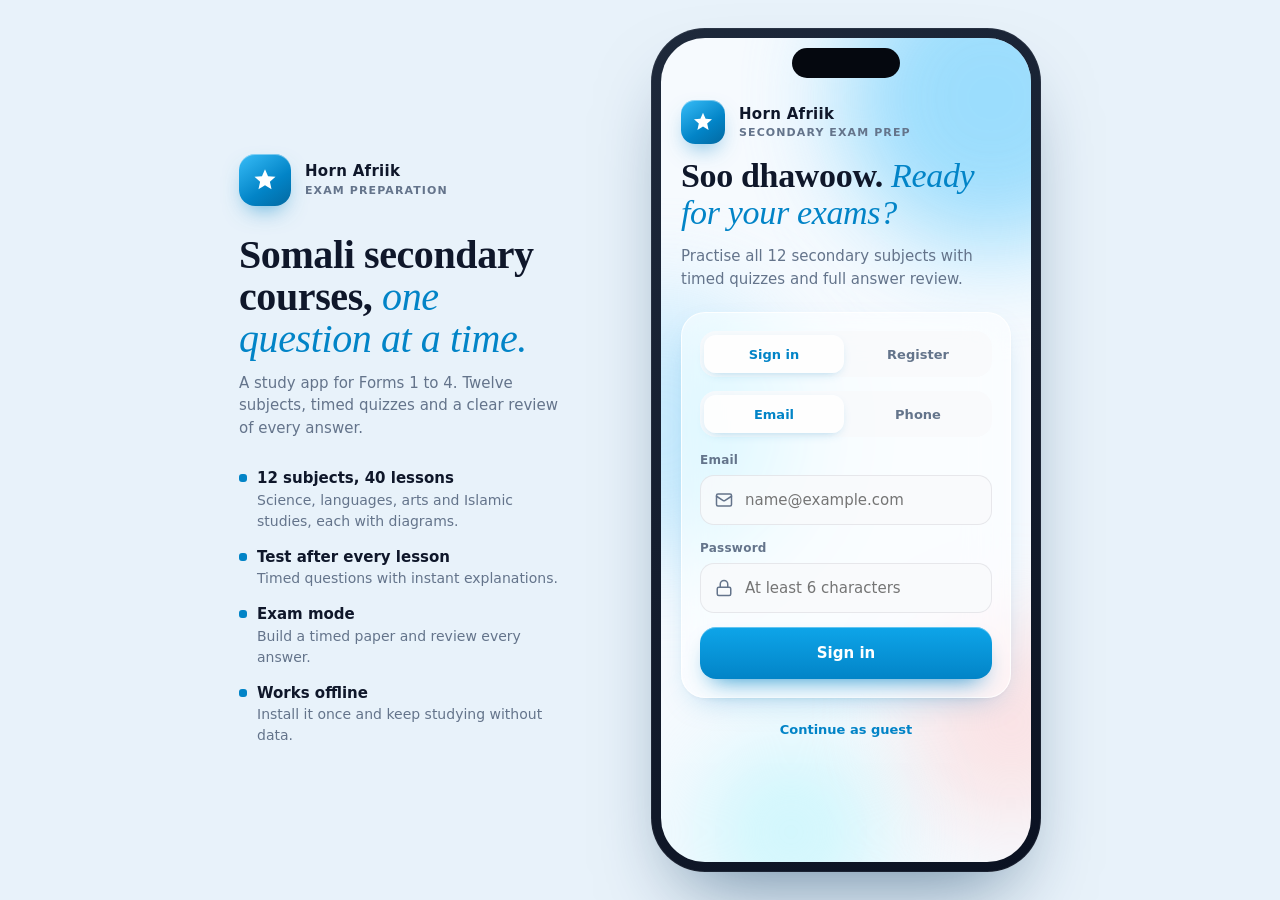
==== index.html @ 9cbdd3c0 "Horn Afriik first release" ====
<!doctype html>
<html lang="en">
<head>
<meta charset="utf-8">
<meta name="viewport" content="width=device-width, initial-scale=1, viewport-fit=cover">
<meta http-equiv="Content-Security-Policy" content="default-src 'self'; script-src 'self'; style-src 'self' 'unsafe-inline' https://fonts.googleapis.com; font-src https://fonts.gstatic.com; img-src 'self' data:; connect-src 'self' https://fonts.googleapis.com https://fonts.gstatic.com; manifest-src 'self'; worker-src 'self'; base-uri 'self'; form-action 'self'">
<meta name="referrer" content="strict-origin-when-cross-origin">
<title>Horn Afriik</title>
<meta name="description" content="Horn Afriik: Somali secondary courses and exam preparation. 12 subjects, lessons with diagrams, timed tests and exam practice for Forms 1 to 4.">
<meta name="theme-color" content="#0284C7" media="(prefers-color-scheme: light)">
<meta name="theme-color" content="#08101F" media="(prefers-color-scheme: dark)">
<meta name="apple-mobile-web-app-capable" content="yes">
<meta name="mobile-web-app-capable" content="yes">
<meta name="apple-mobile-web-app-title" content="Horn Afriik">
<meta name="apple-mobile-web-app-status-bar-style" content="default">
<meta property="og:type" content="website">
<meta property="og:title" content="Horn Afriik">
<meta property="og:description" content="Somali secondary courses and exam preparation: lessons, tests and timed exams.">
<meta property="og:image" content="icons/icon-512.png">
<link rel="icon" href="icons/icon.svg" type="image/svg+xml">
<link rel="icon" href="icons/icon-192.png" type="image/png" sizes="192x192">
<link rel="apple-touch-icon" href="icons/apple-touch-icon.png">
<link rel="manifest" href="manifest.webmanifest">
<link rel="preconnect" href="https://fonts.googleapis.com">
<link rel="preconnect" href="https://fonts.gstatic.com" crossorigin>
<link rel="stylesheet" href="https://fonts.googleapis.com/css2?family=Fraunces:ital,opsz,wght@0,9..144,500;0,9..144,600;1,9..144,500&family=Plus+Jakarta+Sans:wght@400;500;600;700;800&family=Noto+Naskh+Arabic:wght@500;600&display=swap">
<link rel="stylesheet" href="assets/css/styles.css?v=1.0.0">
</head>
<body>
<noscript><p style="padding:24px;font-family:system-ui">Horn Afriik needs JavaScript to run. Please enable it in your browser settings.</p></noscript><div class="stage">
  <aside class="panel">
    <div class="brand">
      <div class="mark"><svg viewBox="0 0 24 24"><path d="M12 2.8l2.6 5.9 6.4.6-4.8 4.3 1.4 6.3L12 16.6l-5.6 3.3 1.4-6.3L3 9.3l6.4-.6z" fill="#fff"/></svg></div>
      <div class="wordmark">Horn Afriik<small>Exam preparation</small></div>
    </div>
    <div class="stack" style="gap:12px">
      <h1>Somali secondary courses, <em>one question at a time.</em></h1>
      <p class="lede">A study app for Forms 1 to 4. Twelve subjects, timed quizzes and a clear review of every answer.</p>
    </div>
    <ul class="features">
      <li><b>12 subjects, 40 lessons</b>Science, languages, arts and Islamic studies, each with diagrams.</li>
      <li><b>Test after every lesson</b>Timed questions with instant explanations.</li>
      <li><b>Exam mode</b>Build a timed paper and review every answer.</li>
      <li><b>Works offline</b>Install it once and keep studying without data.</li>
    </ul>
    <button class="btn primary" id="install-btn" hidden>Install the app</button>
  </aside>

  <div class="device">
    <div class="app" id="app">
      <div class="island"></div>
      <div class="bg"><span class="b1"></span><span class="b2"></span><span class="b3"></span><span class="b4"></span></div>

      <!-- 1. AUTH -->
      <section class="screen nobar" id="s-auth" hidden>
        <div class="auth-hero">
          <div class="brand">
            <div class="mark" style="width:44px;height:44px;border-radius:14px"><svg viewBox="0 0 24 24" style="width:24px;height:24px"><path d="M12 2.8l2.6 5.9 6.4.6-4.8 4.3 1.4 6.3L12 16.6l-5.6 3.3 1.4-6.3L3 9.3l6.4-.6z" fill="#fff"/></svg></div>
            <div class="wordmark">Horn Afriik<small>Secondary exam prep</small></div>
          </div>
          <h1 class="h-display">Soo dhawoow. <em>Ready for your exams?</em></h1>
          <p class="muted">Practise all 12 secondary subjects with timed quizzes and full answer review.</p>
        </div>
        <div class="glass card form">
          <div class="seg" style="background:var(--field)" role="tablist">
            <button class="on" data-auth="signin" id="tab-signin">Sign in</button>
            <button data-auth="register" id="tab-register">Register</button>
          </div>
          <div class="seg" style="background:var(--field)">
            <button class="on" data-method="email" id="m-email">Email</button>
            <button data-method="phone" id="m-phone">Phone</button>
          </div>
          <form id="auth-form" class="form" novalidate>
            <div class="field" id="f-name" hidden>
              <label for="in-name">Full name</label>
              <div class="input"><svg class="ic" viewBox="0 0 24 24"><path d="M19 21v-2a4 4 0 0 0-4-4H9a4 4 0 0 0-4 4v2"/><circle cx="12" cy="7" r="4"/></svg><input id="in-name" autocomplete="name" placeholder="Ayaan Warsame"></div>
            </div>
            <div class="field" id="f-form" hidden>
              <label for="in-form">Class</label>
              <div class="input"><svg class="ic" viewBox="0 0 24 24"><path d="M4 19.5v-15A2.5 2.5 0 0 1 6.5 2H20v20H6.5a2.5 2.5 0 0 1 0-5H20"/></svg>
                <select id="in-form"><option>Form 1</option><option>Form 2</option><option>Form 3</option><option selected>Form 4</option></select></div>
            </div>
            <div class="field" id="f-email">
              <label for="in-email">Email</label>
              <div class="input"><svg class="ic" viewBox="0 0 24 24"><rect width="20" height="16" x="2" y="4" rx="2"/><path d="m22 7-8.97 5.7a1.94 1.94 0 0 1-2.06 0L2 7"/></svg><input id="in-email" type="email" autocomplete="email" placeholder="name@example.com"></div>
            </div>
            <div class="field" id="f-phone" hidden>
              <label for="in-phone">Phone number</label>
              <div class="input"><span class="small" style="font-weight:700">+252</span><input id="in-phone" type="tel" inputmode="tel" placeholder="61 234 5678"></div>
            </div>
            <div class="field">
              <label for="in-pass">Password</label>
              <div class="input"><svg class="ic" viewBox="0 0 24 24"><rect width="18" height="11" x="3" y="11" rx="2"/><path d="M7 11V7a5 5 0 0 1 10 0v4"/></svg><input id="in-pass" type="password" autocomplete="current-password" placeholder="At least 6 characters"></div>
            </div>
            <p class="err" id="auth-err" hidden></p>
            <button class="btn primary block" type="submit" id="auth-submit">Sign in</button>
          </form>
        </div>
        <button class="link" style="align-self:center" id="guest">Continue as guest</button>
      </section>

      <!-- 2. HOME -->
      <section class="screen" id="s-home" hidden></section>
      <!-- 3. SUBJECT -->
      <section class="screen" id="s-subject" hidden></section>
      <!-- 4. QUIZ -->
      <section class="screen nobar" id="s-quiz" hidden></section>
      <!-- 5. RESULTS -->
      <section class="screen" id="s-results" hidden></section>
      <!-- Lesson (course content) -->
      <section class="screen" id="s-lesson" hidden></section>
      <!-- Explore / History -->
      <section class="screen" id="s-explore" hidden></section>
      <section class="screen" id="s-history" hidden></section>

      <!-- 6. SUPPORT -->
      <section class="screen" id="s-support" hidden>
        <div class="page-top"><div class="stack" style="gap:4px"><span class="eyebrow">Support</span><h1 class="h-display page-h">Contact &amp; about</h1></div><button class="menu-btn glass" data-act="menu" aria-label="Open menu"><svg class="ic" viewBox="0 0 24 24"><path d="M4 7h16"/><path d="M4 12h16"/><path d="M4 17h10"/></svg></button></div>
        <div class="glass card stack" style="gap:12px">
          <div class="stack" style="gap:2px"><b style="font-size:16px">Talk to us</b><span class="muted small">Questions about a lesson, an exam or your account? Pick WhatsApp, Facebook, email or a phone call.</span></div>
          <div class="cta-slot"></div>
        </div>
        <div class="glass card mission">
          <span class="eyebrow">About us</span>
          <blockquote>“Every student in the Horn deserves a fair shot at the exam hall.”</blockquote>
          <p>Horn Afriik builds exam practice for Somali secondary students. Questions follow the secondary syllabus in Somali, English and Arabic, and each answer comes with a short explanation so you learn from mistakes.</p>
          <div class="mstats">
            <div><b class="num">12</b><span>subjects</span></div>
            <div><b class="num">4</b><span>forms</span></div>
            <div><b class="num">3</b><span>languages</span></div>
          </div>
        </div>
        <div class="sec-title"><h3>Send feedback</h3></div>
        <form class="glass card form" id="fb-form" novalidate>
          <div class="field">
            <label for="fb-topic">Topic</label>
            <div class="input"><select id="fb-topic"><option>Report a wrong answer</option><option>Suggest a subject or unit</option><option>Account &amp; sign-in</option><option>Something else</option></select></div>
          </div>
          <div class="field">
            <label>Rate the app</label>
            <div class="stars" id="stars"></div>
          </div>
          <div class="field">
            <label for="fb-msg">Message</label>
            <textarea class="ta" id="fb-msg" placeholder="Tell us what happened, including the subject and question number."></textarea>
          </div>
          <p class="err" id="fb-err" hidden></p>
          <button type="button" class="btn primary block" data-act="contact-feedback">Send feedback</button>
        </form>
        <div class="sec-title"><h3>Common questions</h3></div>
        <div class="glass faq">
          <details><summary>Can I study offline?<svg class="ic" viewBox="0 0 24 24"><path d="m9 18 6-6-6-6"/></svg></summary><p>Yes. After the first visit, lessons, tests and exams all work without internet. Your progress is saved on this device.</p></details>
          <details><summary>What is the pass mark?<svg class="ic" viewBox="0 0 24 24"><path d="m9 18 6-6-6-6"/></svg></summary><p>A quiz counts as passed at 50% or higher. Your results screen shows it in green.</p></details>
          <details><summary>How is the streak counted?<svg class="ic" viewBox="0 0 24 24"><path d="m9 18 6-6-6-6"/></svg></summary><p>Finish at least one quiz a day to keep your streak going.</p></details>
        </div>
      </section>

      <nav class="tabbar glass" id="tabbar" hidden>
        <button data-tab="home"><svg class="ic" viewBox="0 0 24 24"><path d="m3 9 9-7 9 7v11a2 2 0 0 1-2 2H5a2 2 0 0 1-2-2z"/><path d="M9 22V12h6v10"/></svg>Home</button>
        <button data-tab="explore"><svg class="ic" viewBox="0 0 24 24"><path d="M4 19.5v-15A2.5 2.5 0 0 1 6.5 2H20v20H6.5a2.5 2.5 0 0 1 0-5H20"/></svg>Courses</button>
        <button class="exam-btn" data-act="exam" aria-label="Start an exam"><span class="orb"><svg class="ic" viewBox="0 0 24 24"><path d="M9 2h6a1 1 0 0 1 1 1v2H8V3a1 1 0 0 1 1-1z"/><path d="M16 4h2a2 2 0 0 1 2 2v14a2 2 0 0 1-2 2H6a2 2 0 0 1-2-2V6a2 2 0 0 1 2-2h2"/><path d="m9 14 2 2 4-4"/></svg></span>Exam</button>
        <button data-tab="history"><svg class="ic" viewBox="0 0 24 24"><path d="M3 3v18h18"/><path d="M7 16v-5"/><path d="M12 16V8"/><path d="M17 16v-9"/></svg>Stats</button>
        <button data-tab="support"><svg class="ic" viewBox="0 0 24 24"><path d="M21 15a2 2 0 0 1-2 2H7l-4 4V5a2 2 0 0 1 2-2h14a2 2 0 0 1 2 2z"/></svg>Support</button>
      </nav>

      <div class="scrim" id="profile" hidden>
        <div class="sheet" role="dialog" aria-label="Profile">
          <div class="grab"></div>
          <div class="row">
            <div class="avatar" id="p-avatar">AW</div>
            <div class="stack"><b id="p-name" style="font-size:17px">Ayaan Warsame</b><span class="muted small" id="p-email">ayaan.warsame@example.com</span></div>
          </div>
          <div class="field"><label>Class</label><div class="forms" id="p-forms"></div></div>
          <div class="setting"><div class="meta"><b>Dark theme</b><span>Easier on the eyes for night study</span></div><button class="switch" role="switch" aria-checked="false" id="sw-theme" aria-label="Dark theme"></button></div>
          <div class="row">
            <button class="btn ghost" style="flex:1" id="p-close">Close</button>
            <button class="btn coral" style="flex:1" id="p-signout"><svg class="ic" viewBox="0 0 24 24"><path d="M9 21H5a2 2 0 0 1-2-2V5a2 2 0 0 1 2-2h4"/><path d="m16 17 5-5-5-5"/><path d="M21 12H9"/></svg>Sign out</button>
          </div>
        </div>
      </div>

      <div class="drawer-scrim" id="menu" hidden>
        <nav class="drawer" aria-label="Main menu">
          <div class="drawer-head">
            <div class="avatar" id="m-avatar">AW</div>
            <div class="stack"><b id="m-name">Ayaan Warsame</b><span class="muted small" id="m-form">Form 4</span></div>
            <button class="icon-btn glass" data-act="menu-close" aria-label="Close menu"><svg class="ic" viewBox="0 0 24 24"><path d="M18 6 6 18"/><path d="m6 6 12 12"/></svg></button>
          </div>
          <div class="nav" id="m-nav">
            <button data-tab="home"><svg class="ic" viewBox="0 0 24 24"><path d="m3 9 9-7 9 7v11a2 2 0 0 1-2 2H5a2 2 0 0 1-2-2z"/><path d="M9 22V12h6v10"/></svg>Home</button>
            <button data-tab="explore"><svg class="ic" viewBox="0 0 24 24"><path d="M4 19.5v-15A2.5 2.5 0 0 1 6.5 2H20v20H6.5a2.5 2.5 0 0 1 0-5H20"/></svg>Courses<small id="m-lessons"></small></button>
            <button class="exam-link" data-act="exam"><svg class="ic" viewBox="0 0 24 24"><path d="M9 2h6a1 1 0 0 1 1 1v2H8V3a1 1 0 0 1 1-1z"/><path d="M16 4h2a2 2 0 0 1 2 2v14a2 2 0 0 1-2 2H6a2 2 0 0 1-2-2V6a2 2 0 0 1 2-2h2"/><path d="m9 14 2 2 4-4"/></svg>Take an exam</button>
            <button data-tab="history"><svg class="ic" viewBox="0 0 24 24"><path d="M3 3v18h18"/><path d="M7 16v-5"/><path d="M12 16V8"/><path d="M17 16v-9"/></svg>Dashboard<small id="m-acc"></small></button>
            <button data-tab="support"><svg class="ic" viewBox="0 0 24 24"><path d="M21 15a2 2 0 0 1-2 2H7l-4 4V5a2 2 0 0 1 2-2h14a2 2 0 0 1 2 2z"/></svg>Contact &amp; about</button>
            <button data-act="profile"><svg class="ic" viewBox="0 0 24 24"><path d="M19 21v-2a4 4 0 0 0-4-4H9a4 4 0 0 0-4 4v2"/><circle cx="12" cy="7" r="4"/></svg>Profile &amp; class</button>
          </div>
          <div class="foot">
            <div class="cta-slot"></div>
            <div class="setting" style="padding:4px 0"><div class="meta"><b>Dark theme</b></div><button class="switch" role="switch" aria-checked="false" id="m-theme" aria-label="Dark theme"></button></div>
            <button class="btn ghost block" data-act="signout"><svg class="ic" viewBox="0 0 24 24"><path d="M9 21H5a2 2 0 0 1-2-2V5a2 2 0 0 1 2-2h4"/><path d="m16 17 5-5-5-5"/><path d="M21 12H9"/></svg>Sign out</button>
          </div>
        </nav>
      </div>

      <div class="scrim" id="contact" hidden>
        <div class="sheet" role="dialog" aria-label="Contact us">
          <div class="grab"></div>
          <div class="row between" style="align-items:flex-start">
            <div class="stack" style="gap:4px"><span class="eyebrow">Horn Afriik support</span><h3 class="h-display" style="font-size:24px">Contact us</h3><p class="muted small">Choose the app that suits you. We reply on every channel.</p></div>
            <button class="icon-btn glass" id="ct-close" aria-label="Close"><svg class="ic" viewBox="0 0 24 24"><path d="M18 6 6 18"/><path d="m6 6 12 12"/></svg></button>
          </div>
          <div class="ct-note" id="ct-note" hidden><svg class="ic" viewBox="0 0 24 24"><path d="M20 6 9 17l-5-5"/></svg><span>Your feedback is added to WhatsApp and email automatically. For Facebook it is copied, so paste it into Messenger.</span></div>
          <div class="glass contact">
            <a class="ci ci-link" id="ct-wa" href="https://wa.me/252619892112" target="_blank" rel="noopener">
              <span class="ib wa"><svg class="ic" viewBox="0 0 24 24"><path d="M21 11.5a8.38 8.38 0 0 1-.9 3.8 8.5 8.5 0 0 1-7.6 4.7 8.38 8.38 0 0 1-3.8-.9L3 21l1.9-5.7a8.38 8.38 0 0 1-.9-3.8 8.5 8.5 0 0 1 4.7-7.6 8.38 8.38 0 0 1 3.8-.9h.5a8.48 8.48 0 0 1 8 8v.5z"/></svg></span>
              <span class="meta"><small>WhatsApp</small><b>Chat · +252 61 989 2112</b></span><svg class="ic chev" viewBox="0 0 24 24"><path d="m9 18 6-6-6-6"/></svg></a>
            <a class="ci ci-link" id="ct-fb" href="https://www.facebook.com/profile.php?id=100073812635807" target="_blank" rel="noopener">
              <span class="ib fb"><svg class="ic" viewBox="0 0 24 24"><path d="M18 2h-3a5 5 0 0 0-5 5v3H7v4h3v8h4v-8h3l1-4h-4V7a1 1 0 0 1 1-1h3z"/></svg></span>
              <span class="meta"><small>Facebook</small><b>Message us on Facebook</b></span><svg class="ic chev" viewBox="0 0 24 24"><path d="m9 18 6-6-6-6"/></svg></a>
            <div class="ci">
              <a class="ci-main" id="ct-mail" href="mailto:alamiin177@gmail.com?subject=Horn%20Afriik%20support">
                <span class="ib ml"><svg class="ic" viewBox="0 0 24 24"><rect width="20" height="16" x="2" y="4" rx="2"/><path d="m22 7-8.97 5.7a1.94 1.94 0 0 1-2.06 0L2 7"/></svg></span>
                <span class="meta"><small>Email</small><b id="ct-email-t">alamiin177@gmail.com</b></span></a>
              <button class="copy" data-copy="ct-email-t">Copy</button></div>
            <div class="ci">
              <a class="ci-main" href="tel:+252619892112">
                <span class="ib ph"><svg class="ic" viewBox="0 0 24 24"><path d="M22 16.92v3a2 2 0 0 1-2.18 2 19.79 19.79 0 0 1-8.63-3.07 19.5 19.5 0 0 1-6-6 19.79 19.79 0 0 1-3.07-8.67A2 2 0 0 1 4.11 2h3a2 2 0 0 1 2 1.72 12.84 12.84 0 0 0 .7 2.81 2 2 0 0 1-.45 2.11L8.09 9.91a16 16 0 0 0 6 6l1.27-1.27a2 2 0 0 1 2.11-.45 12.84 12.84 0 0 0 2.81.7A2 2 0 0 1 22 16.92z"/></svg></span>
                <span class="meta"><small>Phone call</small><b id="ct-phone-t">+252 61 989 2112</b></span></a>
              <button class="copy" data-copy="ct-phone-t">Copy</button></div>
          </div>
        </div>
      </div>

      <div class="scrim" id="exam" hidden>
        <div class="sheet" role="dialog" aria-label="Start an exam">
          <div class="grab"></div>
          <div class="stack" style="gap:4px"><span class="eyebrow" style="color:var(--coral)">Exam mode</span><h3 class="h-display" style="font-size:24px">Set up your exam</h3><p class="muted small">Exams are timed, and answers are revealed at the end, as in the exam hall.</p></div>
          <div class="opt-group"><label class="eyebrow">Paper</label><div class="pills" id="ex-mode"></div></div>
          <div class="opt-group" id="ex-subj-wrap"><label class="eyebrow">Subject</label><div class="pills" id="ex-subj"></div></div>
          <div class="opt-group"><label class="eyebrow">Questions</label><div class="pills" id="ex-count"></div></div>
          <div class="opt-group"><label class="eyebrow">Time per question</label><div class="pills" id="ex-time"></div></div>
          <div class="exam-sum" id="ex-sum"></div>
          <div class="row"><button class="btn ghost" style="flex:1" id="ex-cancel">Cancel</button><button class="btn coral" style="flex:1.4" id="ex-start">Start exam</button></div>
        </div>
      </div>

      <div class="scrim center" id="leave" hidden>
        <div class="dialog" role="dialog" aria-label="Leave quiz">
          <h3>Leave this quiz?</h3>
          <p class="muted small">Answers from this attempt will not be saved.</p>
          <div class="row"><button class="btn ghost" id="leave-stay">Keep going</button><button class="btn coral" id="leave-go">Leave</button></div>
        </div>
      </div>

      <div class="toast glass" id="toast"><svg class="ic" viewBox="0 0 24 24"><path d="M20 6 9 17l-5-5"/></svg><span id="toast-t"></span></div>
    </div>
  </div>
</div>
<script src="assets/js/app.js?v=1.0.0" defer></script>
</body>
</html>
---- assets/css/styles.css ----
:root{
  --sky:#0284C7; --sky-2:#38BDF8; --ice:#E0F2FE; --coral:#EF4444; --emerald:#10B981;
  --white:#FFFFFF; --slate:#F8FAFC; --ink:#0F172A; --grey:#64748B;

  --bg:#E8F2FA;
  --app-bg:#F6FAFE;
  --text:#0F172A;
  --text-2:#64748B;
  --sky-text:#0284C7;
  --glass:rgba(255,255,255,.56);
  --glass-strong:rgba(255,255,255,.82);
  --glass-border:rgba(255,255,255,.85);
  --hair:rgba(15,23,42,.08);
  --field:rgba(248,250,252,.85);
  --ice-fill:#E0F2FE;
  --on-ice:#0369A1;
  --ok-fill:rgba(16,185,129,.12);
  --ok-text:#047857;
  --bad-fill:rgba(239,68,68,.10);
  --bad-text:#B91C1C;
  --blob-1:#7DD3FC; --blob-2:#BAE6FD; --blob-3:#FECACA; --blob-4:#A5F3FC;
  --shadow:0 12px 32px -14px rgba(2,132,199,.35), 0 2px 6px -2px rgba(15,23,42,.06);
  --frame:linear-gradient(150deg,#1E293B,#0B1222);
  --scrim:rgba(15,23,42,.32);

  --f-display:"Fraunces", Georgia, "Times New Roman", serif;
  --f-body:"Plus Jakarta Sans", "Noto Naskh Arabic", system-ui, -apple-system, "Segoe UI", sans-serif;
  --f-ar:"Noto Naskh Arabic", "Plus Jakarta Sans", serif;
  --top-pad:54px;
}
@media (prefers-color-scheme: dark){
  :root:not([data-theme="light"]){
    color-scheme:dark;
    --bg:#050A14; --app-bg:#08101F; --text:#E6EEF8; --text-2:#93A4BD; --sky-text:#38BDF8;
    --glass:rgba(22,36,62,.52); --glass-strong:rgba(20,34,60,.86); --glass-border:rgba(148,197,255,.14);
    --hair:rgba(148,163,184,.14); --field:rgba(15,26,48,.7);
    --ice-fill:rgba(2,132,199,.24); --on-ice:#7DD3FC;
    --ok-fill:rgba(16,185,129,.16); --ok-text:#34D399; --bad-fill:rgba(239,68,68,.16); --bad-text:#FCA5A5;
    --blob-1:#0369A1; --blob-2:#1E3A8A; --blob-3:#7F1D1D; --blob-4:#0E7490;
    --shadow:0 14px 34px -16px rgba(0,0,0,.7); --scrim:rgba(2,6,16,.6);
  }
}
:root[data-theme="dark"]{
  color-scheme:dark;
  --bg:#050A14; --app-bg:#08101F; --text:#E6EEF8; --text-2:#93A4BD; --sky-text:#38BDF8;
  --glass:rgba(22,36,62,.52); --glass-strong:rgba(20,34,60,.86); --glass-border:rgba(148,197,255,.14);
  --hair:rgba(148,163,184,.14); --field:rgba(15,26,48,.7);
  --ice-fill:rgba(2,132,199,.24); --on-ice:#7DD3FC;
  --ok-fill:rgba(16,185,129,.16); --ok-text:#34D399; --bad-fill:rgba(239,68,68,.16); --bad-text:#FCA5A5;
  --blob-1:#0369A1; --blob-2:#1E3A8A; --blob-3:#7F1D1D; --blob-4:#0E7490;
  --shadow:0 14px 34px -16px rgba(0,0,0,.7); --scrim:rgba(2,6,16,.6);
}

*{box-sizing:border-box}
:root{color-scheme:light;padding-top:env(safe-area-inset-top,0px);padding-bottom:env(safe-area-inset-bottom,0px)}
[hidden]{display:none!important}
img{max-width:100%}
.features{list-style:none;margin:0;padding:0;display:flex;flex-direction:column;gap:14px}
.features li{padding-left:18px;position:relative;color:var(--text-2);font-size:14px;max-width:36ch}
.features li::before{content:"";position:absolute;left:0;top:7px;width:8px;height:8px;border-radius:3px;background:var(--sky)}
.features b{display:block;color:var(--text);font-size:15px}
#install-btn{align-self:flex-start}
html,body{height:100%}
body{margin:0;background:var(--bg);color:var(--text);font-family:var(--f-body);font-size:15px;line-height:1.5;-webkit-font-smoothing:antialiased}
button,input,select,textarea{font:inherit;color:inherit}
button{cursor:pointer;border:0;background:none;padding:0}
:focus-visible{outline:2px solid var(--sky-text);outline-offset:2px}
h1,h2,h3,p{margin:0}
.num{font-variant-numeric:tabular-nums}
[lang="ar"]{font-family:var(--f-ar);font-size:1.12em}

/* ---------- stage ---------- */
.stage{min-height:100%;display:flex;align-items:center;justify-content:center;gap:72px;padding-block:28px;padding-inline:24px}
.panel{width:340px;flex:none;display:flex;flex-direction:column;gap:28px}
.brand{display:flex;align-items:center;gap:14px}
.mark{width:52px;height:52px;border-radius:16px;background:linear-gradient(145deg,#38BDF8,#0284C7 60%,#0369A1);display:grid;place-items:center;box-shadow:0 10px 24px -10px rgba(2,132,199,.8), inset 0 1px 0 rgba(255,255,255,.4);flex:none}
.mark svg{width:28px;height:28px}
.panel h1{font-family:var(--f-display);font-weight:600;font-size:40px;line-height:1.05;letter-spacing:-.01em;text-wrap:balance}
.panel h1 em{font-style:italic;color:var(--sky-text);font-weight:500}
.panel .lede{color:var(--text-2);max-width:34ch}
.eyebrow{font-size:11px;font-weight:700;letter-spacing:.12em;text-transform:uppercase;color:var(--text-2)}
.swatches{display:grid;grid-template-columns:repeat(4,1fr);gap:10px}
.sw{display:flex;flex-direction:column;gap:6px;font-size:11px;color:var(--text-2)}
.sw i{display:block;height:36px;border-radius:10px;border:1px solid var(--hair)}
.sw b{color:var(--text);font-weight:600;font-size:11px}
.jump{display:flex;flex-direction:column;gap:4px}
.jump button{display:flex;align-items:center;gap:12px;padding:9px 12px;border-radius:12px;text-align:left;color:var(--text);font-weight:600;font-size:14px;transition:background .2s}
.jump button span{width:24px;height:24px;border-radius:8px;display:grid;place-items:center;font-size:11px;background:var(--ice-fill);color:var(--on-ice);font-weight:700}
.jump button:hover,.jump button.on{background:var(--glass-strong)}
.jump button small{margin-left:auto;color:var(--text-2);font-weight:500;font-size:12px}

.device{width:390px;height:min(844px, calc(100vh - 56px));min-height:640px;flex:none;border-radius:54px;padding:10px;background:var(--frame);box-shadow:0 40px 80px -30px rgba(2,50,90,.55),0 0 0 1px rgba(255,255,255,.06) inset}
.app{position:relative;height:100%;border-radius:44px;overflow:hidden;background:var(--app-bg);isolation:isolate}
.island{position:absolute;top:10px;left:50%;transform:translateX(-50%);width:108px;height:30px;border-radius:20px;background:#05080F;z-index:40}
@media (max-width:1000px){.panel{display:none}}
@media (max-width:520px){
  :root{--top-pad:18px}
  .stage{display:block;height:100%;min-height:0;padding-block:0;padding-inline:0}
  .device{width:100%;height:100%;min-height:0;border-radius:0;padding:0;background:none;box-shadow:none}
  .app{border-radius:0}
  .island{display:none}
}

/* ---------- ambient background ---------- */
.bg{position:absolute;inset:0;z-index:-1;overflow:hidden}
.bg span{position:absolute;border-radius:50%;filter:blur(48px);opacity:.75}
.bg .b1{width:300px;height:300px;background:var(--blob-1);top:-90px;right:-110px}
.bg .b2{width:260px;height:260px;background:var(--blob-2);top:260px;left:-130px}
.bg .b3{width:200px;height:200px;background:var(--blob-3);bottom:40px;right:-80px;opacity:.5}
.bg .b4{width:180px;height:180px;background:var(--blob-4);bottom:-60px;left:40px;opacity:.5}
@media (prefers-reduced-motion: no-preference){
  .bg .b1{animation:drift 18s ease-in-out infinite alternate}
  .bg .b2{animation:drift 22s ease-in-out infinite alternate-reverse}
}
@keyframes drift{to{transform:translate(-30px,40px) scale(1.08)}}

/* ---------- glass primitives ---------- */
.glass{background:var(--glass);-webkit-backdrop-filter:blur(20px) saturate(170%);backdrop-filter:blur(20px) saturate(170%);border:1px solid var(--glass-border);box-shadow:var(--shadow)}
.card{border-radius:24px;padding:18px}

/* ---------- screens ---------- */
.screen{position:absolute;inset:0;overflow-y:auto;overflow-x:hidden;padding:var(--top-pad) 20px 116px;display:flex;flex-direction:column;gap:20px;scrollbar-width:none}
.screen::-webkit-scrollbar{display:none}
.screen.nobar{padding-bottom:20px}
@media (prefers-reduced-motion: no-preference){
  .screen.enter{animation:enter .38s cubic-bezier(.2,.8,.2,1)}
}
@keyframes enter{from{opacity:.001;transform:translateY(14px)}}

.row{display:flex;align-items:center;gap:12px}
.between{justify-content:space-between}
.stack{display:flex;flex-direction:column}
.muted{color:var(--text-2)}
.small{font-size:13px}
.h-display{font-family:var(--f-display);font-weight:600;letter-spacing:-.01em;text-wrap:balance}
.sec-title{display:flex;align-items:baseline;justify-content:space-between;gap:12px}
.sec-title h3{font-size:17px;font-weight:700}
.link{color:var(--sky-text);font-weight:600;font-size:13px}

.icon-btn{width:42px;height:42px;border-radius:14px;display:grid;place-items:center;flex:none}
.icon-btn svg{width:20px;height:20px}
.ic{width:20px;height:20px;flex:none;fill:none;stroke:currentColor;stroke-width:2;stroke-linecap:round;stroke-linejoin:round}

.btn{display:inline-flex;align-items:center;justify-content:center;gap:8px;height:52px;padding:0 22px;border-radius:16px;font-weight:700;font-size:15px;transition:transform .15s, box-shadow .2s, opacity .2s}
.btn:active{transform:scale(.98)}
.btn.primary{background:linear-gradient(180deg,#0EA5E9,#0284C7);color:#fff;box-shadow:0 12px 24px -12px rgba(2,132,199,.9), inset 0 1px 0 rgba(255,255,255,.35)}
.btn.coral{background:linear-gradient(180deg,#F87171,#EF4444);color:#fff;box-shadow:0 12px 24px -12px rgba(239,68,68,.85), inset 0 1px 0 rgba(255,255,255,.3)}
.btn.ghost{background:var(--glass-strong);border:1px solid var(--glass-border);color:var(--text)}
.btn.block{width:100%}
.btn[disabled]{opacity:.45;pointer-events:none}

.chip{display:inline-flex;align-items:center;gap:6px;height:28px;padding:0 11px;border-radius:99px;font-size:12px;font-weight:700;white-space:nowrap}
.chip.ice{background:var(--ice-fill);color:var(--on-ice)}
.chip.ok{background:var(--ok-fill);color:var(--ok-text)}
.chip.bad{background:var(--bad-fill);color:var(--bad-text)}
.chip .ic{width:14px;height:14px}

.seg{display:flex;padding:4px;border-radius:16px;gap:4px}
.seg button{flex:1;height:38px;border-radius:12px;font-weight:700;font-size:13px;color:var(--text-2);transition:background .2s,color .2s}
.seg button.on{background:var(--glass-strong);color:var(--sky-text);box-shadow:0 4px 12px -6px rgba(2,132,199,.45)}

.bar{height:6px;border-radius:9px;background:var(--hair);overflow:hidden}
.bar i{display:block;height:100%;border-radius:9px;background:linear-gradient(90deg,#38BDF8,#0284C7)}

/* ---------- auth ---------- */
#s-auth{gap:22px;padding-bottom:28px}
.auth-hero{display:flex;flex-direction:column;gap:14px;padding-top:8px}
.wordmark{font-weight:800;font-size:15px;letter-spacing:.02em}
.wordmark small{display:block;font-weight:600;font-size:11px;letter-spacing:.1em;text-transform:uppercase;color:var(--text-2)}
.auth-hero h1{font-size:34px;line-height:1.08}
.auth-hero h1 em{font-style:italic;font-weight:500;color:var(--sky-text)}
.field{display:flex;flex-direction:column;gap:6px}
.field label{font-size:12px;font-weight:700;color:var(--text-2);letter-spacing:.02em}
.input{display:flex;align-items:center;gap:10px;height:50px;padding:0 14px;border-radius:14px;background:var(--field);border:1px solid var(--hair);transition:border-color .2s, box-shadow .2s}
.input:focus-within{border-color:var(--sky);box-shadow:0 0 0 4px rgba(2,132,199,.14)}
.input .ic{color:var(--text-2);width:18px;height:18px}
.input input,.input select{flex:1;min-width:0;border:0;background:none;outline:none;height:100%}
.input select{appearance:none}
.err{font-size:12px;color:var(--bad-text);font-weight:600;min-height:0}
.form{display:flex;flex-direction:column;gap:14px}
.divider{display:flex;align-items:center;gap:12px;font-size:12px;color:var(--text-2);font-weight:600}
.divider::before,.divider::after{content:"";flex:1;height:1px;background:var(--hair)}
.socials{display:grid;grid-template-columns:1fr 1fr;gap:10px}
.socials .btn{height:48px;font-size:14px}
.gmark{width:20px;height:20px;border-radius:6px;display:grid;place-items:center;font-weight:800;font-size:12px;background:var(--ice-fill);color:var(--on-ice)}

/* ---------- home ---------- */
.topbar{display:flex;align-items:center;gap:12px}
.avatar{width:46px;height:46px;border-radius:16px;display:grid;place-items:center;font-weight:800;color:#fff;background:linear-gradient(145deg,#38BDF8,#0369A1);box-shadow:0 8px 18px -8px rgba(2,132,199,.8);flex:none}
.greet small{display:block;font-size:13px;color:var(--text-2);font-weight:600}
.greet b{font-family:var(--f-display);font-size:24px;font-weight:600;line-height:1.1}
.streak{margin-left:auto;display:flex;align-items:center;gap:6px;height:38px;padding:0 12px;border-radius:14px;font-weight:800}
.streak .ic{color:var(--coral);fill:rgba(239,68,68,.18)}
.hero{display:grid;grid-template-columns:auto 1fr;gap:18px;align-items:center}
.ring{position:relative;width:104px;height:104px}
.ring svg{width:100%;height:100%;transform:rotate(-90deg)}
.ring .lbl{position:absolute;inset:0;display:grid;place-content:center;text-align:center}
.ring .lbl b{font-size:24px;font-weight:800;line-height:1}
.ring .lbl span{font-size:10px;font-weight:700;letter-spacing:.08em;text-transform:uppercase;color:var(--text-2);margin-top:4px}
.hstats{display:grid;grid-template-columns:1fr 1fr;gap:12px 10px}
.hstats div{display:flex;flex-direction:column}
.hstats b{font-size:19px;font-weight:800;line-height:1.2}
.hstats span{font-size:12px;color:var(--text-2);font-weight:600}
.hero-foot{grid-column:1/-1;display:flex;flex-direction:column;gap:8px;padding-top:14px;border-top:1px solid var(--hair)}
.mock{display:flex;align-items:center;gap:14px;padding:16px 18px;border-radius:22px;background:linear-gradient(135deg,#F87171,#EF4444 55%,#DC2626);color:#fff;text-align:left;box-shadow:0 18px 30px -16px rgba(239,68,68,.8);position:relative;overflow:hidden}
.mock::after{content:"";position:absolute;width:160px;height:160px;border-radius:50%;right:-50px;top:-70px;background:rgba(255,255,255,.14)}
.mock b{display:block;font-size:16px}
.mock span{font-size:13px;opacity:.9}
.mock .go{margin-left:auto;width:40px;height:40px;border-radius:13px;display:grid;place-items:center;background:rgba(255,255,255,.2);flex:none}

.subj-list{display:flex;flex-direction:column;border-radius:24px;overflow:hidden}
.subj{display:flex;align-items:center;gap:14px;padding:13px 16px;text-align:left;width:100%;transition:background .2s}
.subj + .subj{border-top:1px solid var(--hair)}
.subj:hover{background:var(--glass-strong)}
.sym{position:relative;width:48px;height:48px;border-radius:14px;flex:none;display:grid;place-items:center;font-weight:800;font-size:18px;color:var(--on-ice);background:var(--ice-fill);border:1px solid var(--glass-border)}
.sym small{position:absolute;top:3px;left:6px;font-size:9px;font-weight:700;opacity:.7}
.sym.lg{width:72px;height:72px;border-radius:20px;font-size:28px;background:linear-gradient(145deg,#38BDF8,#0284C7);color:#fff;border:0;box-shadow:0 14px 26px -12px rgba(2,132,199,.9)}
.sym.lg small{top:6px;left:9px;font-size:11px}
.subj .meta{flex:1;min-width:0;display:flex;flex-direction:column;gap:6px}
.subj .meta b{font-weight:700;font-size:15px;line-height:1.2}
.subj .meta b span{font-weight:500;color:var(--text-2);font-size:13px}
.subj .pct{font-size:12px;font-weight:700;color:var(--text-2);width:34px;text-align:right}

.activity{display:flex;flex-direction:column;border-radius:24px;overflow:hidden}
.act{display:flex;align-items:center;gap:12px;padding:12px 16px}
.act + .act{border-top:1px solid var(--hair)}
.act .sym{width:38px;height:38px;border-radius:12px;font-size:14px}
.act .meta{flex:1;min-width:0}
.act .meta b{display:block;font-size:14px;font-weight:700;white-space:nowrap;overflow:hidden;text-overflow:ellipsis}
.act .meta span{font-size:12px;color:var(--text-2)}
.about-mini{display:flex;gap:14px;align-items:center;text-align:left;width:100%}
.about-mini p{font-size:13px;color:var(--text-2)}
.about-mini b{display:block;font-size:14px}

/* ---------- subject ---------- */
.back-row{display:flex;align-items:center;gap:12px}
.back-row .t{font-weight:700;font-size:14px;color:var(--text-2)}
.subj-hero{display:flex;gap:16px;align-items:center}
.subj-hero h2{font-size:30px;line-height:1.05}
.subj-hero p{color:var(--text-2);font-weight:600;font-size:14px}
.facts{display:grid;grid-template-columns:repeat(3,1fr);border-radius:20px;overflow:hidden}
.facts div{padding:12px 10px;text-align:center}
.facts div + div{border-left:1px solid var(--hair)}
.facts b{display:block;font-size:18px;font-weight:800}
.facts span{font-size:11px;font-weight:700;letter-spacing:.06em;text-transform:uppercase;color:var(--text-2)}
.setting{display:flex;align-items:center;gap:12px;padding:12px 0}
.setting + .setting{border-top:1px solid var(--hair)}
.setting .meta{flex:1}
.setting b{display:block;font-size:14px}
.setting span{font-size:12px;color:var(--text-2)}
.switch{width:50px;height:30px;border-radius:99px;background:var(--hair);position:relative;transition:background .2s;flex:none}
.switch::after{content:"";position:absolute;top:3px;left:3px;width:24px;height:24px;border-radius:50%;background:#fff;box-shadow:0 2px 6px rgba(15,23,42,.25);transition:transform .2s}
.switch[aria-checked="true"]{background:var(--sky)}
.switch[aria-checked="true"]::after{transform:translateX(20px)}
.units{display:flex;flex-direction:column;gap:10px}
.unit{display:flex;align-items:center;gap:14px;padding:14px 16px;border-radius:20px;text-align:left;width:100%}
.unit .n{width:34px;height:34px;border-radius:11px;display:grid;place-items:center;font-weight:800;font-size:13px;background:var(--ice-fill);color:var(--on-ice);flex:none}
.unit .meta{flex:1;min-width:0;display:flex;flex-direction:column;gap:6px}
.unit .meta b{font-size:14px;font-weight:700}
.unit .play{width:36px;height:36px;border-radius:12px;display:grid;place-items:center;background:var(--sky);color:#fff;flex:none}
.unit .play .ic{width:16px;height:16px}

/* ---------- quiz ---------- */
#s-quiz{gap:18px}
.quiz-top{display:flex;align-items:center;gap:12px}
.quiz-title{flex:1;min-width:0;text-align:center}
.quiz-title b{display:block;font-size:15px}
.quiz-title span{font-size:12px;color:var(--text-2);font-weight:600}
.timer{position:relative;width:46px;height:46px;flex:none}
.timer svg{width:100%;height:100%;transform:rotate(-90deg)}
.timer b{position:absolute;inset:0;display:grid;place-items:center;font-size:14px;font-weight:800;color:var(--coral)}
.timer.off b{color:var(--text-2);font-size:11px}
.timer.low b{animation:pulse .8s ease-in-out infinite}
@keyframes pulse{50%{transform:scale(1.18)}}
.segs{display:flex;gap:5px}
.segs i{flex:1;height:6px;border-radius:6px;background:var(--hair);transition:background .3s}
.segs i.cur{background:var(--sky)}
.segs i.ok{background:var(--emerald)}
.segs i.bad{background:var(--coral)}
.segs i.skip{background:var(--text-2);opacity:.5}
.segs i.done{background:var(--sky-2)}
.qcount{font-size:13px;font-weight:700;color:var(--text-2);letter-spacing:.02em}
.qtext{font-size:21px;font-weight:700;line-height:1.35;text-wrap:pretty}
.opts{display:flex;flex-direction:column;gap:10px}
.opt{display:flex;align-items:center;gap:14px;padding:14px 16px;border-radius:18px;text-align:left;width:100%;font-weight:600;transition:background .2s,border-color .2s,transform .15s}
.opt:active{transform:scale(.99)}
.opt .l{width:32px;height:32px;border-radius:10px;display:grid;place-items:center;font-weight:800;font-size:13px;background:var(--field);border:1px solid var(--hair);flex:none;transition:all .2s}
.opt .tx{flex:1}
.opt .mk{width:22px;height:22px;flex:none;opacity:0}
.opt.sel{background:var(--ice-fill);border-color:var(--sky)}
.opt.sel .l{background:var(--sky);color:#fff;border-color:var(--sky)}
.opt.right{background:var(--ok-fill);border-color:var(--emerald)}
.opt.right .l{background:var(--emerald);color:#fff;border-color:var(--emerald)}
.opt.right .mk{opacity:1;color:var(--emerald)}
.opt.wrong{background:var(--bad-fill);border-color:var(--coral)}
.opt.wrong .l{background:var(--coral);color:#fff;border-color:var(--coral)}
.opt.wrong .mk{opacity:1;color:var(--coral)}
.opt.dim{opacity:.55}
.opts.locked .opt{pointer-events:none}
.explain{display:flex;gap:12px;padding:14px 16px;border-radius:18px;font-size:14px}
.explain .ic{color:var(--sky-text);margin-top:2px}
.explain b{display:block;margin-bottom:2px}
.quiz-foot{margin-top:auto;position:sticky;bottom:0;display:flex;gap:10px;padding-top:12px}
.quiz-foot .btn.primary{flex:1}

/* ---------- results ---------- */
.res-hero{display:flex;flex-direction:column;align-items:center;text-align:center;gap:12px;padding:22px 18px}
.res-ring{position:relative;width:156px;height:156px}
.res-ring svg{width:100%;height:100%;transform:rotate(-90deg)}
.res-ring .lbl{position:absolute;inset:0;display:grid;place-content:center}
.res-ring .lbl b{font-size:40px;font-weight:800;line-height:1}
.res-ring .lbl span{font-size:11px;font-weight:700;letter-spacing:.1em;text-transform:uppercase;color:var(--text-2);margin-top:6px}
.res-hero h2{font-size:26px}
.res-stats{display:grid;grid-template-columns:repeat(4,1fr);border-radius:20px;overflow:hidden}
.res-stats div{padding:12px 4px;text-align:center}
.res-stats div + div{border-left:1px solid var(--hair)}
.res-stats b{display:block;font-size:18px;font-weight:800}
.res-stats span{font-size:10px;font-weight:700;letter-spacing:.06em;text-transform:uppercase;color:var(--text-2)}
.res-stats .g b{color:var(--emerald)}
.res-stats .r b{color:var(--coral)}
.filters{display:flex;gap:8px;flex-wrap:wrap}
.filters button{height:34px;padding:0 14px;border-radius:99px;font-size:13px;font-weight:700;color:var(--text-2);border:1px solid var(--hair);background:var(--glass)}
.filters button.on{background:var(--sky);color:#fff;border-color:var(--sky)}
.review{display:flex;flex-direction:column;gap:10px}
.rv{padding:16px;border-radius:20px;display:flex;flex-direction:column;gap:10px}
.rv-head{display:flex;gap:10px;align-items:flex-start}
.rv-head b{flex:1;font-size:14px;line-height:1.4}
.rv-n{font-size:12px;font-weight:800;color:var(--text-2);width:22px;flex:none;padding-top:1px}
.ans{display:flex;gap:8px;align-items:flex-start;font-size:13px;padding:8px 10px;border-radius:12px}
.ans .ic{width:16px;height:16px;margin-top:2px}
.ans.ok{background:var(--ok-fill);color:var(--ok-text)}
.ans.bad{background:var(--bad-fill);color:var(--bad-text)}
.ans.skip{background:var(--field);color:var(--text-2)}
.ans small{display:block;font-weight:700;font-size:10px;letter-spacing:.08em;text-transform:uppercase;opacity:.85}
.rv p{font-size:13px;color:var(--text-2)}
.res-actions{display:grid;grid-template-columns:1fr 1fr;gap:10px}

/* ---------- explore / history ---------- */
.page-h{font-size:30px;line-height:1.1}
.chart{border-radius:24px;padding:16px 16px 10px}
.chart svg{display:block;width:100%;height:auto}
.empty{padding:28px;text-align:center;color:var(--text-2);border-radius:20px}

/* ---------- support ---------- */
.mission{display:flex;flex-direction:column;gap:12px}
.mission p{color:var(--text-2);font-size:14px}
.mission blockquote{margin:0;font-family:var(--f-display);font-style:italic;font-size:20px;line-height:1.3;color:var(--text)}
.mstats{display:grid;grid-template-columns:repeat(3,1fr);gap:8px}
.mstats div{padding:10px;border-radius:14px;background:var(--field);text-align:center}
.mstats b{display:block;font-size:18px;font-weight:800;color:var(--sky-text)}
.mstats span{font-size:11px;color:var(--text-2);font-weight:600}
.contact{display:flex;flex-direction:column;border-radius:24px;overflow:hidden}
.ci{display:flex;align-items:center;gap:12px;padding:14px 16px}
.ci + .ci{border-top:1px solid var(--hair)}
.ci .ib{width:40px;height:40px;border-radius:13px;display:grid;place-items:center;background:var(--ice-fill);color:var(--on-ice);flex:none}
.ci .meta{flex:1;min-width:0}
.ci .meta small{display:block;font-size:11px;font-weight:700;letter-spacing:.08em;text-transform:uppercase;color:var(--text-2)}
.ci .meta b{font-size:14px;user-select:all;word-break:break-all}
.copy{height:32px;padding:0 12px;border-radius:10px;font-size:12px;font-weight:700;color:var(--sky-text);background:var(--ice-fill)}
textarea.ta{width:100%;min-height:96px;resize:vertical;border-radius:14px;padding:12px 14px;background:var(--field);border:1px solid var(--hair);outline:none}
textarea.ta:focus{border-color:var(--sky);box-shadow:0 0 0 4px rgba(2,132,199,.14)}
.stars{display:flex;gap:6px}
.stars button{width:36px;height:36px;border-radius:11px;display:grid;place-items:center;color:var(--text-2);background:var(--field);border:1px solid var(--hair)}
.stars button.on{color:#F59E0B;background:rgba(245,158,11,.12);border-color:rgba(245,158,11,.4)}
.stars .ic{width:18px;height:18px}
.stars button.on .ic{fill:currentColor}
.faq{border-radius:24px;overflow:hidden}
.faq details + details{border-top:1px solid var(--hair)}
.faq summary{list-style:none;cursor:pointer;padding:15px 16px;font-weight:700;font-size:14px;display:flex;justify-content:space-between;gap:12px;align-items:center}
.faq summary::-webkit-details-marker{display:none}
.faq summary .ic{width:18px;height:18px;transition:transform .2s;color:var(--text-2)}
.faq details[open] summary .ic{transform:rotate(90deg)}
.faq details p{padding:0 16px 16px;font-size:13px;color:var(--text-2)}

/* ---------- tab bar ---------- */
.tabbar{position:absolute;left:14px;right:14px;bottom:14px;z-index:30;display:grid;grid-template-columns:repeat(5,1fr);align-items:end;padding:8px;border-radius:26px}
.tabbar button{display:flex;flex-direction:column;align-items:center;gap:3px;padding:7px 0;border-radius:18px;font-size:11px;font-weight:700;color:var(--text-2);transition:color .2s,background .2s}
.tabbar button.on{color:var(--sky-text);background:var(--ice-fill)}
.tabbar .ic{width:21px;height:21px}
.tabbar .exam-btn{background:none!important;color:var(--coral);padding:0 0 7px;gap:5px}
.exam-btn .orb{width:58px;height:58px;margin-top:-30px;border-radius:20px;display:grid;place-items:center;color:#fff;background:linear-gradient(145deg,#F87171,#EF4444 55%,#DC2626);box-shadow:0 14px 26px -10px rgba(239,68,68,.85), inset 0 1px 0 rgba(255,255,255,.35), 0 0 0 5px var(--app-bg);transition:transform .2s}
.exam-btn:hover .orb{transform:translateY(-2px) rotate(-4deg)}
.exam-btn .orb .ic{width:26px;height:26px}
@media (prefers-reduced-motion: no-preference){.exam-btn .orb{animation:glow 2.8s ease-in-out infinite}}
@keyframes glow{50%{box-shadow:0 14px 30px -8px rgba(239,68,68,1), inset 0 1px 0 rgba(255,255,255,.35), 0 0 0 5px var(--app-bg)}}

/* ---------- lesson ---------- */
.lesson-head{display:flex;flex-direction:column;gap:8px}
.lesson-head h2{font-size:28px;line-height:1.1}
.figure{margin:0;border-radius:24px;padding:14px 14px 12px;display:flex;flex-direction:column;gap:8px}
svg text{fill:var(--text)}
svg .f-ice{fill:var(--ice-fill)} svg .f-on{fill:var(--on-ice)} svg .f-tx{fill:var(--text)} svg .f-mut{fill:var(--text-2)}
.figure svg{display:block;width:100%;height:auto}
.figure figcaption{font-size:12px;color:var(--text-2);font-weight:600;text-align:center}
.notes{display:flex;flex-direction:column;gap:12px}
.note{display:flex;gap:14px;padding:16px;border-radius:20px}
.note .n{width:30px;height:30px;border-radius:10px;display:grid;place-items:center;font-weight:800;font-size:13px;background:var(--ice-fill);color:var(--on-ice);flex:none}
.note b{display:block;font-size:15px;margin-bottom:4px}
.note p{font-size:14px;color:var(--text-2);line-height:1.6}
.lesson-cta{display:flex;flex-direction:column;gap:10px;padding:18px;border-radius:24px;text-align:center}
.lesson-cta p{font-size:13px;color:var(--text-2)}
.done-chip{color:var(--ok-text)}
.unit{padding:0;overflow:hidden}
.unit-main{display:flex;align-items:center;gap:14px;padding:14px 0 14px 16px;flex:1;min-width:0;text-align:left}
.unit .play{margin-right:14px}
.unit .n.done{background:var(--emerald);color:#fff}

/* ---------- dashboard ---------- */
.kpis{display:grid;grid-template-columns:1fr 1fr;gap:10px}
.kpi{padding:14px 16px;border-radius:20px;display:flex;flex-direction:column;gap:2px}
.kpi span{font-size:11px;font-weight:700;letter-spacing:.08em;text-transform:uppercase;color:var(--text-2)}
.kpi b{font-size:26px;font-weight:800;line-height:1.15}
.kpi small{font-size:12px;color:var(--text-2);font-weight:600}
.kpi small.up{color:var(--ok-text)}
.mastery{display:flex;flex-direction:column;gap:10px}
.mrow{display:grid;grid-template-columns:34px 1fr 38px;gap:10px;align-items:center;font-size:13px}
.mrow .sym{width:34px;height:34px;border-radius:10px;font-size:12px}
.mrow .sym small{display:none}
.mrow .nm{display:flex;flex-direction:column;gap:5px;min-width:0}
.mrow .nm b{font-size:13px;font-weight:700}
.mrow .v{text-align:right;font-weight:800;font-size:13px}
.bar i.ok{background:linear-gradient(90deg,#34D399,#10B981)}
.bar i.bad{background:linear-gradient(90deg,#F87171,#EF4444)}
.legend{display:flex;gap:14px;flex-wrap:wrap;font-size:11px;font-weight:600;color:var(--text-2)}
.legend i{display:inline-block;width:10px;height:10px;border-radius:3px;margin-right:5px;vertical-align:-1px}
.split{display:grid;grid-template-columns:auto 1fr;gap:16px;align-items:center}

/* ---------- exam sheet ---------- */
.opt-group{display:flex;flex-direction:column;gap:8px}
.pills{display:flex;flex-wrap:wrap;gap:8px}
.pills button{height:36px;padding:0 14px;border-radius:12px;font-weight:700;font-size:13px;background:var(--field);border:1px solid var(--hair);color:var(--text-2)}
.pills button.on{background:var(--sky);border-color:var(--sky);color:#fff}
.exam-sum{display:flex;gap:10px;align-items:center;padding:12px 14px;border-radius:16px;background:var(--bad-fill);color:var(--bad-text);font-size:13px;font-weight:700}
.sheet{max-height:92%;overflow-y:auto}

/* ---------- overlays ---------- */
.scrim{position:absolute;inset:0;background:var(--scrim);z-index:50;display:flex;align-items:flex-end;-webkit-backdrop-filter:blur(3px);backdrop-filter:blur(3px)}
.scrim.center{align-items:center;padding:24px}
.sheet{width:100%;border-radius:30px 30px 0 0;padding:14px 20px 28px;display:flex;flex-direction:column;gap:16px;background:var(--glass-strong);-webkit-backdrop-filter:blur(26px) saturate(170%);backdrop-filter:blur(26px) saturate(170%);border:1px solid var(--glass-border)}
.sheet .grab{width:40px;height:5px;border-radius:5px;background:var(--hair);align-self:center}
.dialog{width:100%;border-radius:26px;padding:22px;display:flex;flex-direction:column;gap:14px;background:var(--glass-strong);-webkit-backdrop-filter:blur(26px);backdrop-filter:blur(26px);border:1px solid var(--glass-border)}
.dialog h3{font-size:19px}
.dialog .row .btn{flex:1}
.forms{display:flex;gap:8px}
.forms button{flex:1;height:38px;border-radius:12px;font-weight:700;font-size:13px;background:var(--field);border:1px solid var(--hair);color:var(--text-2)}
.forms button.on{background:var(--sky);border-color:var(--sky);color:#fff}
a.btn{text-decoration:none}
.contact-cta{display:flex;align-items:center;gap:14px;width:100%;padding:14px 16px;border-radius:20px;text-align:left;color:#fff;background:linear-gradient(135deg,#0EA5E9,#0284C7 60%,#0369A1);box-shadow:0 16px 28px -14px rgba(2,132,199,.9), inset 0 1px 0 rgba(255,255,255,.35);transition:transform .15s}
.contact-cta:active{transform:scale(.98)}
.contact-cta .txt{flex:1;min-width:0}
.contact-cta b{display:block;font-size:16px}
.contact-cta small{font-size:12px;opacity:.9}
.contact-cta .dots{display:flex;flex:none}
.contact-cta .dots span{width:30px;height:30px;border-radius:50%;display:grid;place-items:center;border:2px solid rgba(255,255,255,.95);margin-left:-9px;color:#fff}
.contact-cta .dots span:first-child{margin-left:0}
.contact-cta .dots .ic{width:14px;height:14px}
.ib.wa{background:#10B981;color:#fff} .ib.fb{background:#1877F2;color:#fff} .ib.ml{background:#0284C7;color:#fff} .ib.ph{background:#EF4444;color:#fff}
.ci-link,.ci-main{color:inherit;text-decoration:none}
.ci-main{display:flex;align-items:center;gap:12px;flex:1;min-width:0}
.ci-link:hover,.ci:has(.ci-main:hover){background:var(--glass-strong)}
.ci .chev{color:var(--text-2);width:18px;height:18px}
.ct-note{display:flex;gap:10px;align-items:flex-start;padding:12px 14px;border-radius:16px;background:var(--ok-fill);color:var(--ok-text);font-size:13px;font-weight:600}
.ct-note .ic{width:18px;height:18px;margin-top:1px}
.btn.wa{background:linear-gradient(180deg,#34D399,#10B981);color:#fff;box-shadow:0 12px 24px -12px rgba(16,185,129,.9), inset 0 1px 0 rgba(255,255,255,.3)}
.contact-btns{display:grid;grid-template-columns:1fr 1fr;gap:10px}
.contact-btns .btn{height:56px;flex-direction:column;gap:2px;font-size:14px;line-height:1.1}
.contact-btns .btn{padding:0 10px;min-width:0}
.contact-btns .btn small{font-size:11px;font-weight:600;opacity:.9;max-width:100%;overflow:hidden;text-overflow:ellipsis;white-space:nowrap}
.page-top{display:flex;align-items:flex-end;justify-content:space-between;gap:12px}
.menu-btn{width:44px;height:44px;border-radius:15px;display:grid;place-items:center;flex:none}
.menu-btn .ic{width:22px;height:22px}

/* ---------- drawer menu ---------- */
.drawer-scrim{position:absolute;inset:0;z-index:55;background:var(--scrim);-webkit-backdrop-filter:blur(3px);backdrop-filter:blur(3px);display:flex;justify-content:flex-end}
.drawer{width:84%;max-width:320px;height:100%;padding:var(--top-pad) 18px 22px;display:flex;flex-direction:column;gap:18px;overflow-y:auto;background:var(--glass-strong);-webkit-backdrop-filter:blur(28px) saturate(170%);backdrop-filter:blur(28px) saturate(170%);border-left:1px solid var(--glass-border);box-shadow:-20px 0 40px -20px rgba(2,50,90,.4)}
@media (prefers-reduced-motion: no-preference){.drawer-scrim:not([hidden]) .drawer{animation:slide .32s cubic-bezier(.2,.8,.2,1)} .drawer-scrim:not([hidden]){animation:fade .25s}}
@keyframes slide{from{transform:translateX(100%)}}
@keyframes fade{from{opacity:0}}
.drawer-head{display:flex;align-items:center;gap:12px}
.drawer-head .stack{flex:1;min-width:0}
.drawer-head b{font-size:16px}
.nav{display:flex;flex-direction:column;gap:4px}
.nav button{display:flex;align-items:center;gap:14px;height:50px;padding:0 14px;border-radius:15px;font-weight:700;font-size:15px;text-align:left;transition:background .2s,color .2s}
.nav button .ic{color:var(--text-2)}
.nav button:hover{background:var(--glass)}
.nav button.on{background:var(--ice-fill);color:var(--on-ice)}
.nav button.on .ic{color:var(--on-ice)}
.nav button.exam-link{color:var(--coral)}
.nav button.exam-link .ic{color:var(--coral)}
.nav button small{margin-left:auto;font-size:11px;font-weight:700;color:var(--text-2)}
.drawer .foot{margin-top:auto;display:flex;flex-direction:column;gap:12px;padding-top:14px;border-top:1px solid var(--hair)}
.toast{position:absolute;left:50%;top:calc(var(--top-pad) - 6px);transform:translate(-50%,-20px);opacity:0;z-index:60;padding:11px 16px;border-radius:14px;font-size:13px;font-weight:700;display:flex;gap:8px;align-items:center;transition:all .3s;pointer-events:none;width:max-content;max-width:calc(100% - 40px)}
.toast.show{opacity:1;transform:translate(-50%,0)}
.toast .ic{color:var(--emerald);width:18px;height:18px}
@media (prefers-reduced-motion: reduce){*{transition:none!important;animation:none!important}}
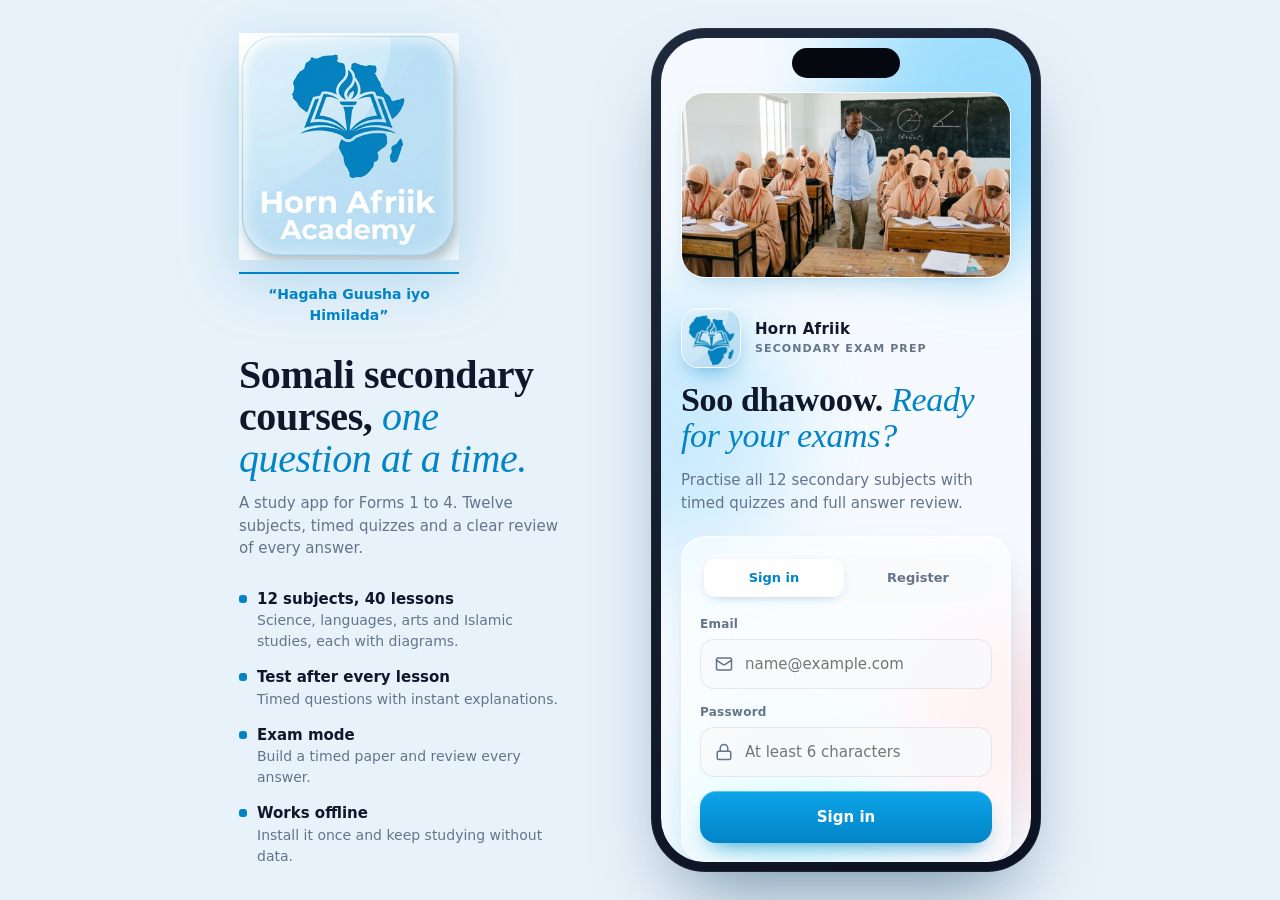
==== commit dd24546e: "Add admin page to deploy" ====
--- a/index.html
+++ b/index.html
@@ -3,7 +3,7 @@
 <head>
 <meta charset="utf-8">
 <meta name="viewport" content="width=device-width, initial-scale=1, viewport-fit=cover">
-<meta http-equiv="Content-Security-Policy" content="default-src 'self'; script-src 'self'; style-src 'self' 'unsafe-inline' https://fonts.googleapis.com; font-src https://fonts.gstatic.com; img-src 'self' data:; connect-src 'self' https://fonts.googleapis.com https://fonts.gstatic.com; manifest-src 'self'; worker-src 'self'; base-uri 'self'; form-action 'self'">
+<meta http-equiv="Content-Security-Policy" content="default-src 'self'; script-src 'self'; style-src 'self' 'unsafe-inline' https://fonts.googleapis.com; font-src https://fonts.gstatic.com; img-src 'self' data: blob: https:; media-src 'self' blob: https:; frame-src https://www.youtube-nocookie.com; connect-src 'self' https://kbvvxcsmpqcddwlmgdnl.supabase.co https://fonts.googleapis.com https://fonts.gstatic.com; manifest-src 'self'; worker-src 'self'; base-uri 'self'; form-action 'self'">
 <meta name="referrer" content="strict-origin-when-cross-origin">
 <title>Horn Afriik</title>
 <meta name="description" content="Horn Afriik: Somali secondary courses and exam preparation. 12 subjects, lessons with diagrams, timed tests and exam practice for Forms 1 to 4.">
@@ -17,22 +17,22 @@
 <meta property="og:title" content="Horn Afriik">
 <meta property="og:description" content="Somali secondary courses and exam preparation: lessons, tests and timed exams.">
 <meta property="og:image" content="icons/icon-512.png">
-<link rel="icon" href="icons/icon.svg" type="image/svg+xml">
+<link rel="icon" href="icons/favicon-48.png" type="image/png" sizes="48x48">
 <link rel="icon" href="icons/icon-192.png" type="image/png" sizes="192x192">
 <link rel="apple-touch-icon" href="icons/apple-touch-icon.png">
 <link rel="manifest" href="manifest.webmanifest">
 <link rel="preconnect" href="https://fonts.googleapis.com">
 <link rel="preconnect" href="https://fonts.gstatic.com" crossorigin>
 <link rel="stylesheet" href="https://fonts.googleapis.com/css2?family=Fraunces:ital,opsz,wght@0,9..144,500;0,9..144,600;1,9..144,500&family=Plus+Jakarta+Sans:wght@400;500;600;700;800&family=Noto+Naskh+Arabic:wght@500;600&display=swap">
-<link rel="stylesheet" href="assets/css/styles.css?v=1.0.0">
+<link rel="stylesheet" href="assets/css/styles.css?v=1.3.0">
 </head>
 <body>
 <noscript><p style="padding:24px;font-family:system-ui">Horn Afriik needs JavaScript to run. Please enable it in your browser settings.</p></noscript><div class="stage">
   <aside class="panel">
-    <div class="brand">
-      <div class="mark"><svg viewBox="0 0 24 24"><path d="M12 2.8l2.6 5.9 6.4.6-4.8 4.3 1.4 6.3L12 16.6l-5.6 3.3 1.4-6.3L3 9.3l6.4-.6z" fill="#fff"/></svg></div>
-      <div class="wordmark">Horn Afriik<small>Exam preparation</small></div>
-    </div>
+    <figure class="logo-hero">
+      <img src="icons/logo.png" width="360" height="371" alt="Horn Afriik Academy logo: an open book and torch over a map of Africa">
+      <figcaption>“Hagaha Guusha iyo Himilada”</figcaption>
+    </figure>
     <div class="stack" style="gap:12px">
       <h1>Somali secondary courses, <em>one question at a time.</em></h1>
       <p class="lede">A study app for Forms 1 to 4. Twelve subjects, timed quizzes and a clear review of every answer.</p>
@@ -53,9 +53,12 @@
 
       <!-- 1. AUTH -->
       <section class="screen nobar" id="s-auth" hidden>
+        <figure class="auth-photo">
+          <img src="assets/img/classroom.jpg" width="960" height="509" alt="A Somali teacher walks between rows of students writing an exam in their classroom">
+        </figure>
         <div class="auth-hero">
           <div class="brand">
-            <div class="mark" style="width:44px;height:44px;border-radius:14px"><svg viewBox="0 0 24 24" style="width:24px;height:24px"><path d="M12 2.8l2.6 5.9 6.4.6-4.8 4.3 1.4 6.3L12 16.6l-5.6 3.3 1.4-6.3L3 9.3l6.4-.6z" fill="#fff"/></svg></div>
+            <img class="mark-img" src="icons/emblem.png" width="60" height="60" alt="">
             <div class="wordmark">Horn Afriik<small>Secondary exam prep</small></div>
           </div>
           <h1 class="h-display">Soo dhawoow. <em>Ready for your exams?</em></h1>
@@ -66,7 +69,7 @@
             <button class="on" data-auth="signin" id="tab-signin">Sign in</button>
             <button data-auth="register" id="tab-register">Register</button>
           </div>
-          <div class="seg" style="background:var(--field)">
+          <div class="seg" style="background:var(--field)" hidden>
             <button class="on" data-method="email" id="m-email">Email</button>
             <button data-method="phone" id="m-phone">Phone</button>
           </div>
@@ -149,7 +152,7 @@
         </form>
         <div class="sec-title"><h3>Common questions</h3></div>
         <div class="glass faq">
-          <details><summary>Can I study offline?<svg class="ic" viewBox="0 0 24 24"><path d="m9 18 6-6-6-6"/></svg></summary><p>Yes. After the first visit, lessons, tests and exams all work without internet. Your progress is saved on this device.</p></details>
+          <details><summary>Can I study offline?<svg class="ic" viewBox="0 0 24 24"><path d="m9 18 6-6-6-6"/></svg></summary><p>Yes. After the first visit, lessons, tests and exams all work without internet. When you are signed in, your scores are saved to your account and sync when you are back online.</p></details>
           <details><summary>What is the pass mark?<svg class="ic" viewBox="0 0 24 24"><path d="m9 18 6-6-6-6"/></svg></summary><p>A quiz counts as passed at 50% or higher. Your results screen shows it in green.</p></details>
           <details><summary>How is the streak counted?<svg class="ic" viewBox="0 0 24 24"><path d="m9 18 6-6-6-6"/></svg></summary><p>Finish at least one quiz a day to keep your streak going.</p></details>
         </div>
@@ -193,6 +196,7 @@
             <button data-tab="history"><svg class="ic" viewBox="0 0 24 24"><path d="M3 3v18h18"/><path d="M7 16v-5"/><path d="M12 16V8"/><path d="M17 16v-9"/></svg>Dashboard<small id="m-acc"></small></button>
             <button data-tab="support"><svg class="ic" viewBox="0 0 24 24"><path d="M21 15a2 2 0 0 1-2 2H7l-4 4V5a2 2 0 0 1 2-2h14a2 2 0 0 1 2 2z"/></svg>Contact &amp; about</button>
             <button data-act="profile"><svg class="ic" viewBox="0 0 24 24"><path d="M19 21v-2a4 4 0 0 0-4-4H9a4 4 0 0 0-4 4v2"/><circle cx="12" cy="7" r="4"/></svg>Profile &amp; class</button>
+            <button data-act="admin" id="m-admin" hidden><svg class="ic" viewBox="0 0 24 24"><path d="M12 22s8-4 8-10V5l-8-3-8 3v7c0 6 8 10 8 10z"/><path d="m9 12 2 2 4-4"/></svg>Admin dashboard</button>
           </div>
           <div class="foot">
             <div class="cta-slot"></div>
@@ -256,6 +260,7 @@
     </div>
   </div>
 </div>
-<script src="assets/js/app.js?v=1.0.0" defer></script>
+<script src="assets/js/sb.js?v=1.3.0" defer></script>
+<script src="assets/js/app.js?v=1.3.0" defer></script>
 </body>
 </html>
--- a/assets/css/styles.css
+++ b/assets/css/styles.css
@@ -60,6 +60,12 @@
 .features li::before{content:"";position:absolute;left:0;top:7px;width:8px;height:8px;border-radius:3px;background:var(--sky)}
 .features b{display:block;color:var(--text);font-size:15px}
 #install-btn{align-self:flex-start}
+.logo-hero{margin:0;display:flex;flex-direction:column;align-items:flex-start;gap:12px}
+.logo-hero img{width:220px;height:auto;filter:drop-shadow(0 18px 30px rgba(2,132,199,.25))}
+.logo-hero figcaption{font-size:14px;font-weight:600;color:var(--sky-text);padding-top:10px;border-top:2px solid var(--sky);width:220px;text-align:center}
+.auth-photo{margin:0;border-radius:24px;overflow:hidden;border:1px solid var(--glass-border);box-shadow:var(--shadow);aspect-ratio:16/9;max-width:100%;flex:none}
+.auth-photo img{display:block;width:100%;height:100%;object-fit:cover;object-position:50% 40%}
+.mark-img{width:60px;height:60px;border-radius:18px;flex:none;box-shadow:0 10px 24px -10px rgba(2,132,199,.7);border:1px solid var(--glass-border)}
 html,body{height:100%}
 body{margin:0;background:var(--bg);color:var(--text);font-family:var(--f-body);font-size:15px;line-height:1.5;-webkit-font-smoothing:antialiased}
 button,input,select,textarea{font:inherit;color:inherit}
@@ -493,3 +499,11 @@
 .toast.show{opacity:1;transform:translate(-50%,0)}
 .toast .ic{color:var(--emerald);width:18px;height:18px}
 @media (prefers-reduced-motion: reduce){*{transition:none!important;animation:none!important}}
+
+/* ---------- lesson media (v1.1) ---------- */
+.video{padding:0;overflow:hidden;border-radius:var(--r-lg,22px);aspect-ratio:16/9}
+.video iframe,.video video{display:block;width:100%;height:100%;border:0;background:#000}
+.figure .lesson-img{display:block;width:100%;height:auto;max-height:340px;object-fit:contain;border-radius:14px}
+.q-img{display:block;width:100%;max-height:220px;object-fit:contain;border-radius:18px;padding:8px;margin:4px 0 8px}
+.nav button#m-admin{color:var(--sky)}
+.nav button#m-admin .ic{color:var(--sky)}
